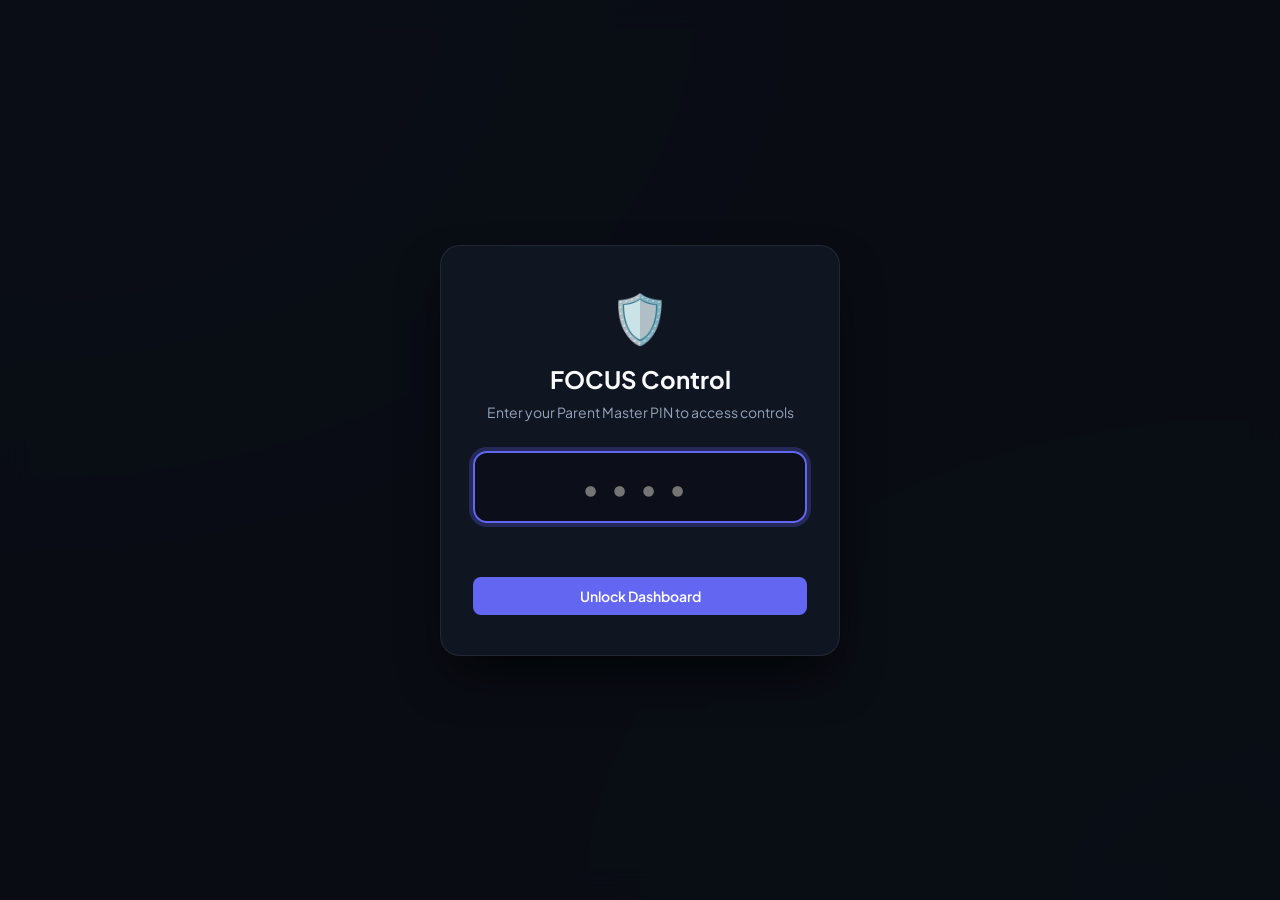
==== index.html @ 2d1bb49f "feat: complete FOCUS parental control suite with Firebase cloud sync" ====
<!DOCTYPE html>
<html lang="en">

<head>
  <meta charset="UTF-8">
  <meta http-equiv="refresh" content="0; url=dashboard/">
  <title>Redirecting to FOCUS Dashboard...</title>
  <script>
    window.location.href = "dashboard/";
  </script>
</head>

<body
  style="background: #0a0d14; color: #fff; font-family: sans-serif; display: flex; align-items: center; justify-content: center; height: 100vh; margin: 0;">
  <p>Loading FOCUS Parent Command Center... <a href="dashboard/" style="color: #6366f1;">Click here if not
      redirected</a>.</p>
</body>

</html>
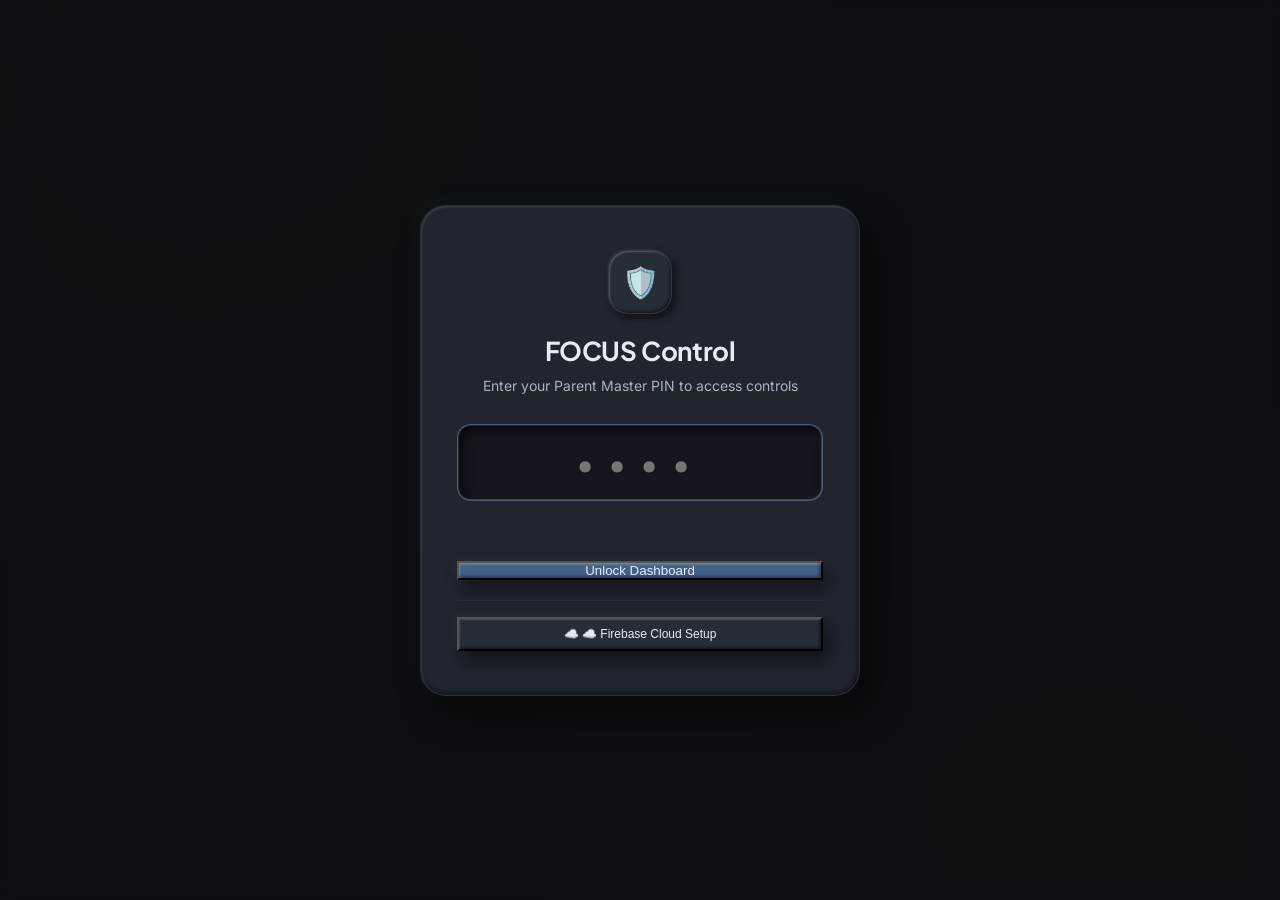
==== commit 52ce9b9e: "feat(ui): redesign dashboard with Tactile Claymorphism and Stitch design system" ====
--- a/index.html
+++ b/index.html
@@ -11,8 +11,8 @@
 </head>
 
 <body
-  style="background: #0a0d14; color: #fff; font-family: sans-serif; display: flex; align-items: center; justify-content: center; height: 100vh; margin: 0;">
-  <p>Loading FOCUS Parent Command Center... <a href="dashboard/" style="color: #6366f1;">Click here if not
+  style="background: #101419; color: #dfe2eb; font-family: sans-serif; display: flex; align-items: center; justify-content: center; height: 100vh; margin: 0;">
+  <p>Loading FOCUS Parent Command Center... <a href="dashboard/" style="color: #aac8f6;">Click here if not
       redirected</a>.</p>
 </body>
 
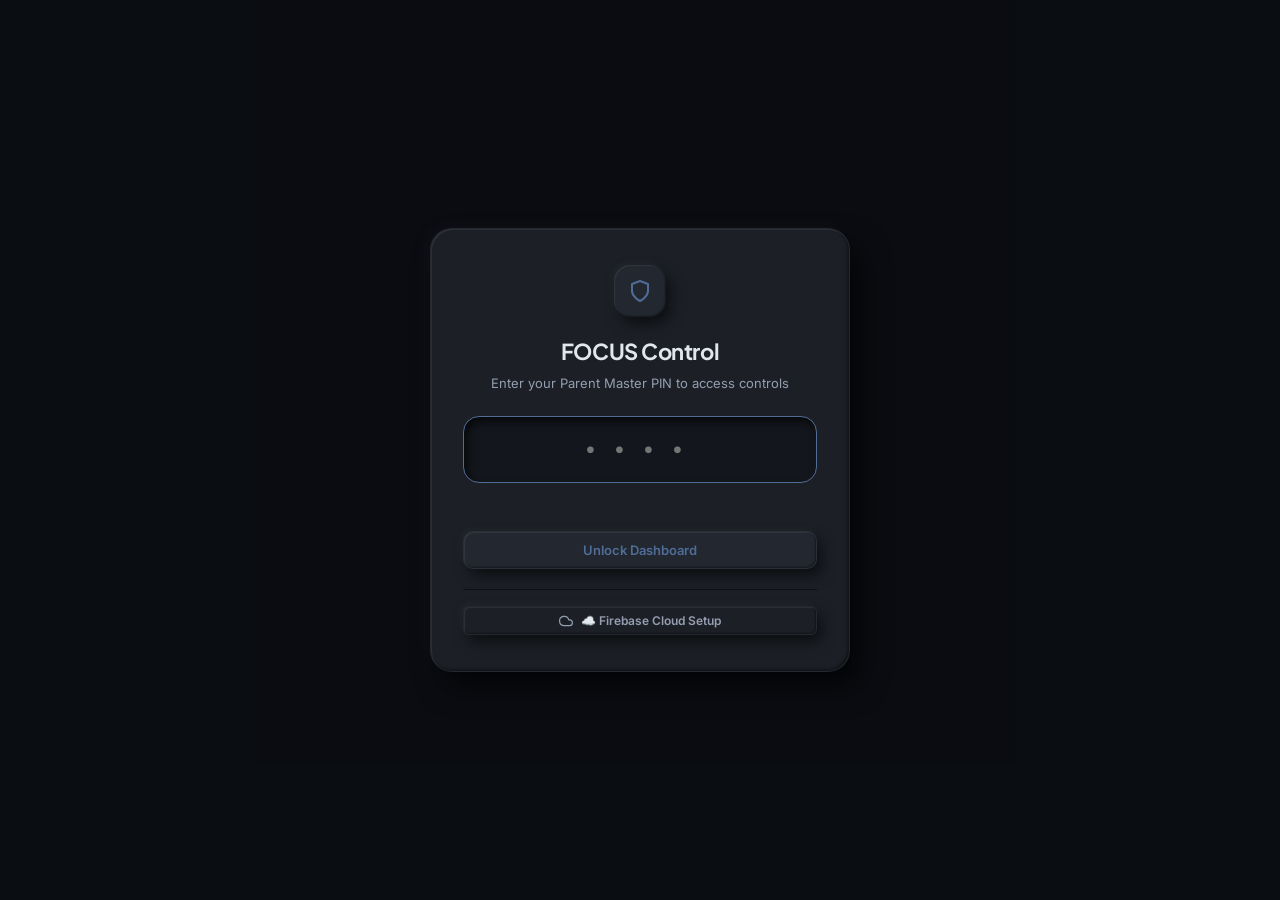
==== commit a360ae25: "design: complete UI revamp using Stitch MCP dark neumorphism and tactile industrial hardware aesthet" ====
--- a/index.html
+++ b/index.html
@@ -11,8 +11,8 @@
 </head>
 
 <body
-  style="background: #101419; color: #dfe2eb; font-family: sans-serif; display: flex; align-items: center; justify-content: center; height: 100vh; margin: 0;">
-  <p>Loading FOCUS Parent Command Center... <a href="dashboard/" style="color: #aac8f6;">Click here if not
+  style="background: #101419; color: #e2e6ee; font-family: sans-serif; display: flex; align-items: center; justify-content: center; height: 100vh; margin: 0;">
+  <p>Loading FOCUS Parent Command Center... <a href="dashboard/" style="color: #4f6d96;">Click here if not
       redirected</a>.</p>
 </body>
 
